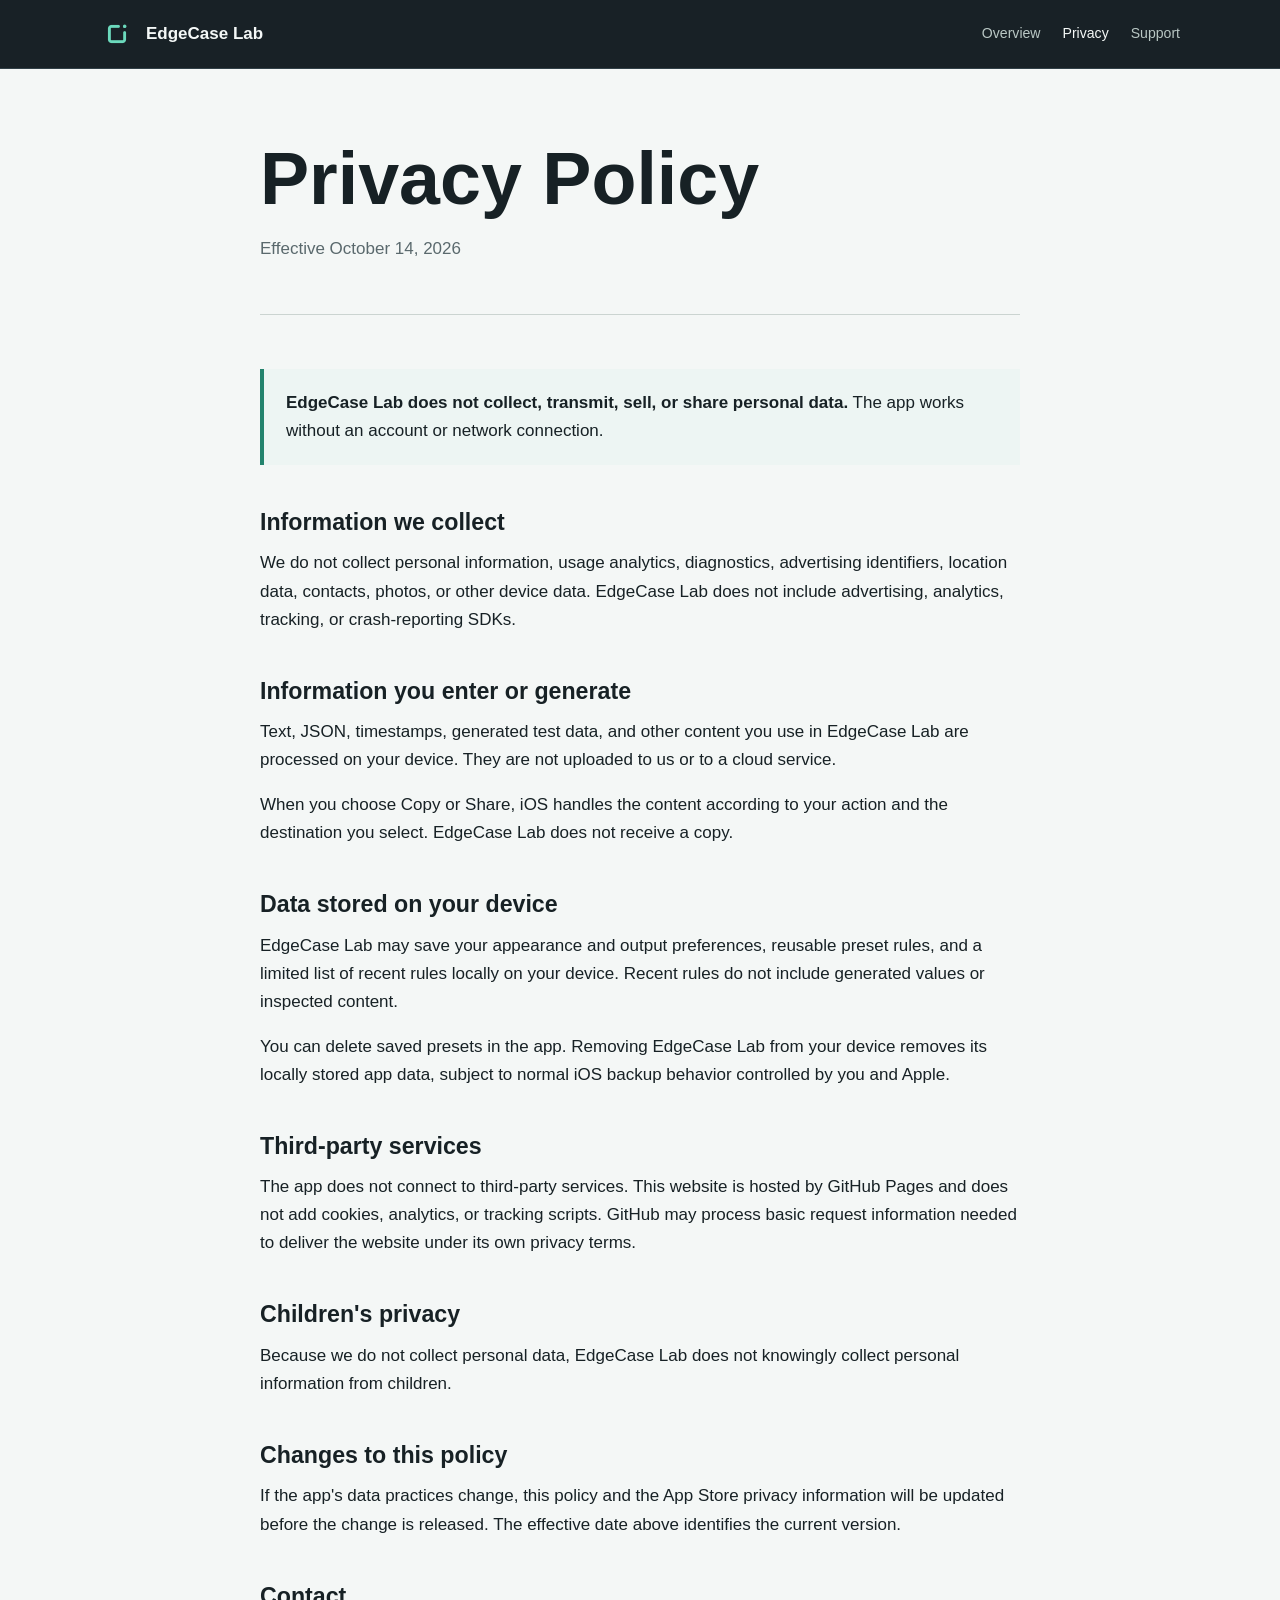
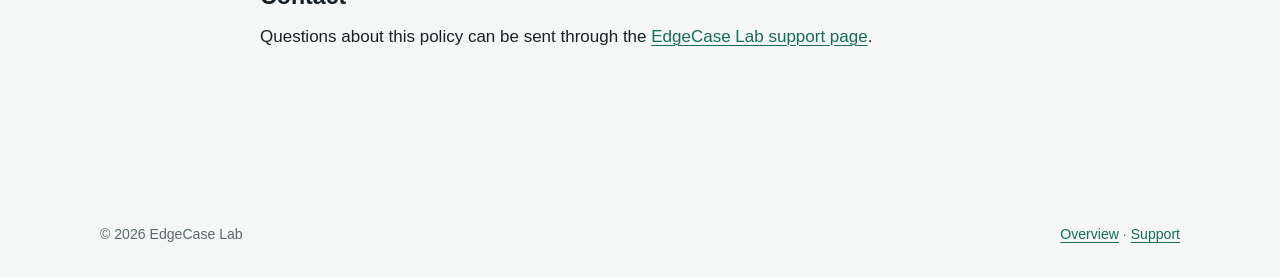
==== privacy/index.html @ 12c631db "Add EdgeCase Lab public site" ====
<!doctype html>
<html lang="en">
<head>
  <meta charset="utf-8">
  <meta name="viewport" content="width=device-width, initial-scale=1">
  <meta name="description" content="Privacy policy for EdgeCase Lab.">
  <meta name="theme-color" content="#182126">
  <title>Privacy Policy — EdgeCase Lab</title>
  <link rel="icon" href="../assets/app-icon.png">
  <link rel="stylesheet" href="../styles.css">
</head>
<body>
  <header class="site-header">
    <div class="header-inner">
      <a class="brand" href="../"><img src="../assets/app-icon.png" alt=""><span>EdgeCase Lab</span></a>
      <nav class="site-nav" aria-label="Primary navigation">
        <a href="../">Overview</a>
        <a href="./" aria-current="page">Privacy</a>
        <a href="../support/">Support</a>
      </nav>
    </div>
  </header>
  <main class="document-main">
    <article class="document">
      <header class="document-header"><h1>Privacy Policy</h1><p class="document-meta">Effective October 14, 2026</p></header>
      <div class="notice"><p><strong>EdgeCase Lab does not collect, transmit, sell, or share personal data.</strong> The app works without an account or network connection.</p></div>
      <section>
        <h2>Information we collect</h2>
        <p>We do not collect personal information, usage analytics, diagnostics, advertising identifiers, location data, contacts, photos, or other device data. EdgeCase Lab does not include advertising, analytics, tracking, or crash-reporting SDKs.</p>
      </section>
      <section>
        <h2>Information you enter or generate</h2>
        <p>Text, JSON, timestamps, generated test data, and other content you use in EdgeCase Lab are processed on your device. They are not uploaded to us or to a cloud service.</p>
        <p>When you choose Copy or Share, iOS handles the content according to your action and the destination you select. EdgeCase Lab does not receive a copy.</p>
      </section>
      <section>
        <h2>Data stored on your device</h2>
        <p>EdgeCase Lab may save your appearance and output preferences, reusable preset rules, and a limited list of recent rules locally on your device. Recent rules do not include generated values or inspected content.</p>
        <p>You can delete saved presets in the app. Removing EdgeCase Lab from your device removes its locally stored app data, subject to normal iOS backup behavior controlled by you and Apple.</p>
      </section>
      <section>
        <h2>Third-party services</h2>
        <p>The app does not connect to third-party services. This website is hosted by GitHub Pages and does not add cookies, analytics, or tracking scripts. GitHub may process basic request information needed to deliver the website under its own privacy terms.</p>
      </section>
      <section>
        <h2>Children's privacy</h2>
        <p>Because we do not collect personal data, EdgeCase Lab does not knowingly collect personal information from children.</p>
      </section>
      <section>
        <h2>Changes to this policy</h2>
        <p>If the app's data practices change, this policy and the App Store privacy information will be updated before the change is released. The effective date above identifies the current version.</p>
      </section>
      <section>
        <h2>Contact</h2>
        <p>Questions about this policy can be sent through the <a href="../support/">EdgeCase Lab support page</a>.</p>
      </section>
    </article>
  </main>
  <footer class="site-footer"><div class="footer-inner"><p>© 2026 EdgeCase Lab</p><p><a href="../">Overview</a> · <a href="../support/">Support</a></p></div></footer>
</body>
</html>
---- styles.css ----
:root {
  color-scheme: light dark;
  --ink: #172125;
  --muted: #5a696d;
  --background: #f4f7f6;
  --surface: #ffffff;
  --line: #cbd4d1;
  --accent: #23836d;
  --accent-strong: #176b59;
  --hero: #182126;
  --hero-ink: #f4f8f7;
  --hero-muted: #b9c7c4;
  --hero-accent: #6bd9bc;
  --focus: #e6b94a;
  --max-width: 1080px;
}

* { box-sizing: border-box; }

html {
  background: var(--background);
  scroll-behavior: smooth;
}

body {
  min-width: 320px;
  margin: 0;
  color: var(--ink);
  background: var(--background);
  font-family: -apple-system, BlinkMacSystemFont, "Segoe UI", sans-serif;
  font-size: 17px;
  line-height: 1.65;
  letter-spacing: 0;
  text-rendering: optimizeLegibility;
}

a {
  color: var(--accent-strong);
  text-underline-offset: 0.18em;
  text-decoration-thickness: 0.08em;
}

a:hover { text-decoration-thickness: 0.13em; }

a:focus-visible,
button:focus-visible {
  outline: 3px solid var(--focus);
  outline-offset: 4px;
}

.site-header {
  background: var(--hero);
  color: var(--hero-ink);
  border-bottom: 1px solid #314047;
}

.header-inner {
  width: min(calc(100% - 40px), var(--max-width));
  min-height: 68px;
  margin: 0 auto;
  display: flex;
  align-items: center;
  justify-content: space-between;
  gap: 24px;
}

.brand {
  display: inline-flex;
  align-items: center;
  gap: 12px;
  color: inherit;
  font-weight: 720;
  text-decoration: none;
}

.brand img {
  width: 34px;
  height: 34px;
  border-radius: 8px;
}

.site-nav {
  display: flex;
  align-items: center;
  gap: 22px;
  font-size: 0.88rem;
}

.site-nav a {
  color: var(--hero-muted);
  text-decoration: none;
}

.site-nav a[aria-current="page"],
.site-nav a:hover { color: var(--hero-ink); }

.hero {
  min-height: min(640px, calc(100svh - 68px));
  display: grid;
  align-items: center;
  background: var(--hero);
  color: var(--hero-ink);
  overflow: hidden;
}

.hero-inner {
  width: min(calc(100% - 40px), var(--max-width));
  margin: 0 auto;
  padding: 72px 0 96px;
  display: grid;
  grid-template-columns: minmax(0, 1fr) minmax(280px, 0.62fr);
  align-items: center;
  gap: clamp(48px, 9vw, 120px);
}

.hero-copy { max-width: 680px; }

.product-mark {
  width: 82px;
  height: 82px;
  margin-bottom: 28px;
  border-radius: 18px;
  box-shadow: 0 20px 45px rgb(0 0 0 / 28%);
}

h1, h2, h3, p { margin-top: 0; }

h1, h2, h3 {
  line-height: 1.14;
  letter-spacing: 0;
}

h1 {
  max-width: 760px;
  margin-bottom: 22px;
  font-size: clamp(2.6rem, 7vw, 5.8rem);
  font-weight: 780;
}

.hero-lead {
  max-width: 620px;
  margin-bottom: 30px;
  color: var(--hero-muted);
  font-size: clamp(1.08rem, 2vw, 1.35rem);
}

.quiet-proof {
  display: flex;
  flex-wrap: wrap;
  gap: 10px 22px;
  margin: 0;
  padding: 0;
  color: var(--hero-accent);
  list-style: none;
  font-size: 0.93rem;
  font-weight: 650;
}

.boundary-figure {
  position: relative;
  min-height: 340px;
  border: 2px solid var(--hero-accent);
  border-right-color: transparent;
  border-radius: 8px 0 0 8px;
}

.boundary-figure::before,
.boundary-figure::after {
  position: absolute;
  right: -2px;
  width: 28%;
  height: 2px;
  background: var(--hero-accent);
  content: "";
}

.boundary-figure::before { top: -2px; }
.boundary-figure::after { bottom: -2px; }

.boundary-dot {
  position: absolute;
  top: 22%;
  right: -28px;
  width: 24px;
  height: 24px;
  border-radius: 50%;
  background: var(--hero-accent);
  box-shadow: 0 0 0 12px rgb(107 217 188 / 12%);
}

.boundary-label {
  position: absolute;
  left: 28px;
  bottom: 26px;
  max-width: 210px;
  color: var(--hero-muted);
  font-size: 0.92rem;
}

.content-band {
  padding: 80px 0;
  border-bottom: 1px solid var(--line);
}

.content-inner {
  width: min(calc(100% - 40px), var(--max-width));
  margin: 0 auto;
}

.section-heading {
  max-width: 670px;
  margin-bottom: 44px;
}

.section-heading h2 {
  margin-bottom: 14px;
  font-size: clamp(2rem, 4vw, 3.2rem);
}

.section-heading p,
.feature p { color: var(--muted); }

.feature-grid {
  display: grid;
  grid-template-columns: repeat(3, 1fr);
  gap: 0;
  border-top: 1px solid var(--line);
  border-bottom: 1px solid var(--line);
}

.feature {
  min-width: 0;
  padding: 34px 32px 30px 0;
}

.feature + .feature {
  padding-left: 32px;
  border-left: 1px solid var(--line);
}

.feature h3 {
  margin-bottom: 10px;
  font-size: 1.22rem;
}

.feature p { margin-bottom: 0; }

.link-row {
  display: flex;
  flex-wrap: wrap;
  gap: 12px 28px;
  align-items: center;
}

.primary-link {
  display: inline-flex;
  min-height: 48px;
  align-items: center;
  justify-content: center;
  padding: 10px 18px;
  border-radius: 6px;
  color: #09231c;
  background: var(--hero-accent);
  font-weight: 720;
  text-decoration: none;
}

.primary-link:hover {
  background: #87e6ce;
  text-decoration: none;
}

.document-main {
  min-height: calc(100svh - 68px);
  padding: 68px 0 96px;
}

.document {
  width: min(calc(100% - 40px), 760px);
  margin: 0 auto;
}

.document-header {
  margin-bottom: 54px;
  padding-bottom: 34px;
  border-bottom: 1px solid var(--line);
}

.document-header h1 {
  margin-bottom: 14px;
  color: var(--ink);
  font-size: clamp(2.4rem, 7vw, 4.6rem);
}

.document-meta { color: var(--muted); }
.document section { margin-bottom: 44px; }

.document h2 {
  margin-bottom: 14px;
  font-size: 1.45rem;
}

.document h3 {
  margin: 28px 0 8px;
  font-size: 1.08rem;
}

.document li + li { margin-top: 8px; }

.notice {
  margin-bottom: 44px;
  padding: 20px 22px;
  border-left: 4px solid var(--accent);
  background: color-mix(in srgb, var(--accent) 8%, var(--surface));
}

.notice p:last-child { margin-bottom: 0; }

.site-footer {
  padding: 32px 0;
  color: var(--muted);
  background: var(--background);
  font-size: 0.88rem;
}

.footer-inner {
  width: min(calc(100% - 40px), var(--max-width));
  margin: 0 auto;
  display: flex;
  justify-content: space-between;
  gap: 20px;
}

.footer-inner p { margin: 0; }

@media (max-width: 760px) {
  .header-inner {
    min-height: 62px;
    align-items: flex-start;
    flex-direction: column;
    gap: 10px;
    padding: 14px 0;
  }

  .site-nav {
    width: 100%;
    justify-content: space-between;
    gap: 12px;
  }

  .hero { min-height: auto; }

  .hero-inner {
    padding: 58px 0 72px;
    grid-template-columns: 1fr;
  }

  h1 { font-size: clamp(2.5rem, 15vw, 4.2rem); }

  .boundary-figure {
    width: calc(100% - 28px);
    min-height: 220px;
  }

  .feature-grid { grid-template-columns: 1fr; }

  .feature,
  .feature + .feature {
    padding: 26px 0;
    border-left: 0;
  }

  .feature + .feature { border-top: 1px solid var(--line); }
  .content-band { padding: 60px 0; }
  .document-main { padding-top: 52px; }

  .footer-inner {
    flex-direction: column;
    gap: 8px;
  }
}

@media (prefers-color-scheme: dark) {
  :root {
    --ink: #eef5f3;
    --muted: #acbbb7;
    --background: #101719;
    --surface: #182126;
    --line: #344247;
    --accent: #6bd9bc;
    --accent-strong: #7fe1c7;
  }
}

@media (prefers-reduced-motion: reduce) {
  html { scroll-behavior: auto; }
}
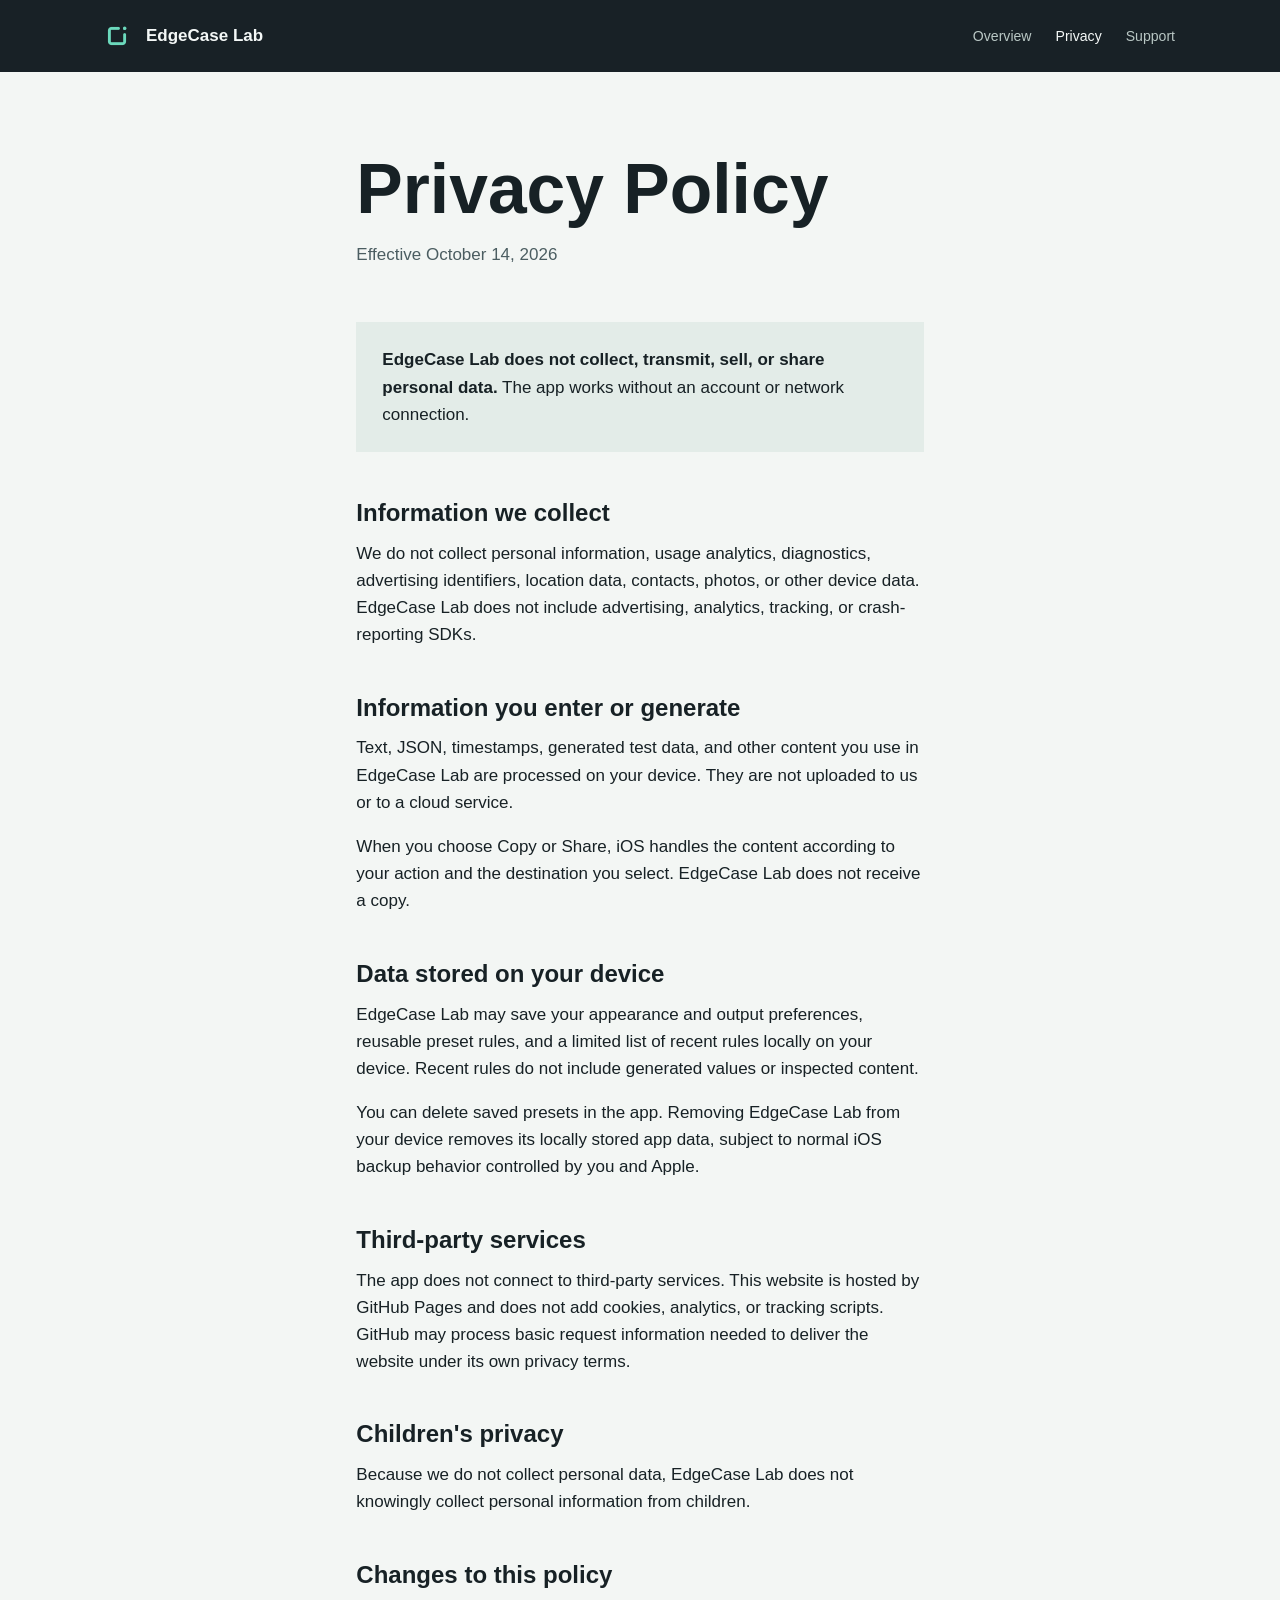
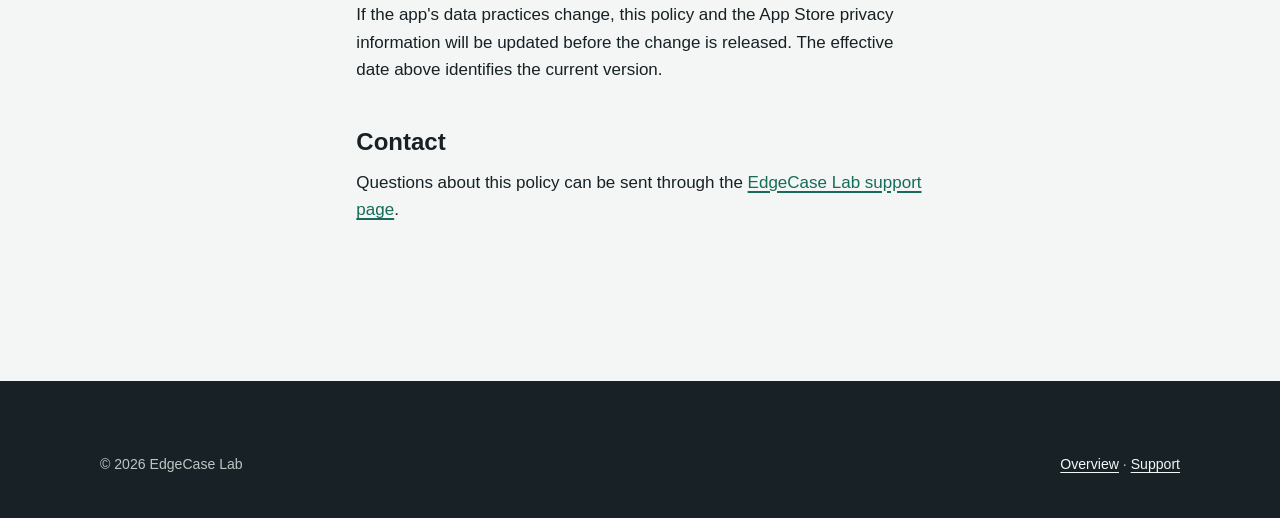
==== commit a3e728dd: "Improve website workflow experience" ====
--- a/privacy/index.html
+++ b/privacy/index.html
@@ -8,8 +8,10 @@
   <title>Privacy Policy — EdgeCase Lab</title>
   <link rel="icon" href="../assets/app-icon.png">
   <link rel="stylesheet" href="../styles.css">
+  <script src="../site.js" defer></script>
 </head>
 <body>
+  <a class="skip-link" href="#main-content">Skip to content</a>
   <header class="site-header">
     <div class="header-inner">
       <a class="brand" href="../"><img src="../assets/app-icon.png" alt=""><span>EdgeCase Lab</span></a>
@@ -20,7 +22,7 @@
       </nav>
     </div>
   </header>
-  <main class="document-main">
+  <main class="document-main" id="main-content">
     <article class="document">
       <header class="document-header"><h1>Privacy Policy</h1><p class="document-meta">Effective October 14, 2026</p></header>
       <div class="notice"><p><strong>EdgeCase Lab does not collect, transmit, sell, or share personal data.</strong> The app works without an account or network connection.</p></div>
--- a/styles.css
+++ b/styles.css
@@ -1,10 +1,11 @@
 :root {
   color-scheme: light dark;
   --ink: #172125;
-  --muted: #5a696d;
-  --background: #f4f7f6;
+  --muted: #4b5d61;
+  --background: #f3f6f4;
   --surface: #ffffff;
-  --line: #cbd4d1;
+  --workflow: #cfe5dd;
+  --section-alt: #e3ece8;
   --accent: #23836d;
   --accent-strong: #176b59;
   --hero: #182126;
@@ -29,18 +30,18 @@
   background: var(--background);
   font-family: -apple-system, BlinkMacSystemFont, "Segoe UI", sans-serif;
   font-size: 17px;
-  line-height: 1.65;
+  line-height: 1.6;
   letter-spacing: 0;
   text-rendering: optimizeLegibility;
 }
 
 a {
   color: var(--accent-strong);
-  text-underline-offset: 0.18em;
-  text-decoration-thickness: 0.08em;
-}
-
-a:hover { text-decoration-thickness: 0.13em; }
+  text-underline-offset: 0.2em;
+  text-decoration-thickness: 0.09em;
+}
+
+a:hover { text-decoration-thickness: 0.14em; }
 
 a:focus-visible,
 button:focus-visible {
@@ -48,15 +49,46 @@
   outline-offset: 4px;
 }
 
+button { font: inherit; }
+img { max-width: 100%; }
+
+h1,
+h2,
+h3,
+p { margin-top: 0; }
+
+h1,
+h2,
+h3 {
+  line-height: 1.08;
+  letter-spacing: 0;
+}
+
+.skip-link {
+  position: fixed;
+  z-index: 20;
+  top: 12px;
+  left: 20px;
+  min-height: 44px;
+  padding: 9px 16px;
+  color: #09231c;
+  background: var(--hero-accent);
+  font-weight: 720;
+  text-decoration: none;
+  transform: translateY(-160%);
+  transition: transform 180ms ease;
+}
+
+.skip-link:focus { transform: translateY(0); }
+
 .site-header {
+  color: var(--hero-ink);
   background: var(--hero);
-  color: var(--hero-ink);
-  border-bottom: 1px solid #314047;
 }
 
 .header-inner {
   width: min(calc(100% - 40px), var(--max-width));
-  min-height: 68px;
+  min-height: 72px;
   margin: 0 auto;
   display: flex;
   align-items: center;
@@ -66,6 +98,7 @@
 
 .brand {
   display: inline-flex;
+  min-height: 44px;
   align-items: center;
   gap: 12px;
   color: inherit;
@@ -82,72 +115,94 @@
 .site-nav {
   display: flex;
   align-items: center;
-  gap: 22px;
+  gap: 14px;
   font-size: 0.88rem;
 }
 
 .site-nav a {
+  display: inline-flex;
+  min-height: 44px;
+  align-items: center;
+  padding: 0 5px;
   color: var(--hero-muted);
   text-decoration: none;
+  transition: color 180ms ease, transform 180ms ease;
 }
 
 .site-nav a[aria-current="page"],
 .site-nav a:hover { color: var(--hero-ink); }
 
+.site-nav a:hover { transform: translateY(-2px); }
+
 .hero {
-  min-height: min(640px, calc(100svh - 68px));
+  min-height: min(680px, calc(100svh - 72px));
   display: grid;
   align-items: center;
+  color: var(--hero-ink);
   background: var(--hero);
-  color: var(--hero-ink);
   overflow: hidden;
 }
 
 .hero-inner {
   width: min(calc(100% - 40px), var(--max-width));
   margin: 0 auto;
-  padding: 72px 0 96px;
+  padding: 56px 0 80px;
   display: grid;
-  grid-template-columns: minmax(0, 1fr) minmax(280px, 0.62fr);
-  align-items: center;
-  gap: clamp(48px, 9vw, 120px);
+  grid-template-columns: minmax(0, 1fr) 300px;
+  align-items: center;
+  gap: 96px;
 }
 
 .hero-copy { max-width: 680px; }
 
 .product-mark {
-  width: 82px;
-  height: 82px;
-  margin-bottom: 28px;
-  border-radius: 18px;
-  box-shadow: 0 20px 45px rgb(0 0 0 / 28%);
-}
-
-h1, h2, h3, p { margin-top: 0; }
-
-h1, h2, h3 {
-  line-height: 1.14;
-  letter-spacing: 0;
+  width: 76px;
+  height: 76px;
+  margin-bottom: 26px;
+  border-radius: 17px;
 }
 
 h1 {
   max-width: 760px;
-  margin-bottom: 22px;
-  font-size: clamp(2.6rem, 7vw, 5.8rem);
+  margin-bottom: 20px;
+  font-size: 5.25rem;
   font-weight: 780;
 }
 
 .hero-lead {
-  max-width: 620px;
-  margin-bottom: 30px;
+  max-width: 610px;
+  margin-bottom: 26px;
   color: var(--hero-muted);
-  font-size: clamp(1.08rem, 2vw, 1.35rem);
-}
+  font-size: 1.25rem;
+}
+
+.primary-link {
+  display: inline-flex;
+  min-height: 48px;
+  align-items: center;
+  justify-content: center;
+  padding: 10px 20px;
+  border-radius: 4px;
+  color: #09231c;
+  background: var(--hero-accent);
+  font-weight: 720;
+  text-decoration: none;
+  transition: background-color 180ms ease, transform 180ms ease;
+}
+
+.primary-link:hover {
+  background: #87e6ce;
+  text-decoration: none;
+  transform: translateY(-2px);
+}
+
+.primary-link:active { transform: translateY(1px); }
+.hero-action { margin-bottom: 24px; }
 
 .quiet-proof {
   display: flex;
   flex-wrap: wrap;
-  gap: 10px 22px;
+  gap: 8px 22px;
   margin: 0;
   padding: 0;
   color: var(--hero-accent);
@@ -156,51 +211,26 @@
   font-weight: 650;
 }
 
-.boundary-figure {
-  position: relative;
-  min-height: 340px;
-  border: 2px solid var(--hero-accent);
-  border-right-color: transparent;
-  border-radius: 8px 0 0 8px;
-}
-
-.boundary-figure::before,
-.boundary-figure::after {
-  position: absolute;
-  right: -2px;
-  width: 28%;
-  height: 2px;
-  background: var(--hero-accent);
-  content: "";
-}
-
-.boundary-figure::before { top: -2px; }
-.boundary-figure::after { bottom: -2px; }
-
-.boundary-dot {
-  position: absolute;
-  top: 22%;
-  right: -28px;
-  width: 24px;
-  height: 24px;
-  border-radius: 50%;
-  background: var(--hero-accent);
-  box-shadow: 0 0 0 12px rgb(107 217 188 / 12%);
-}
-
-.boundary-label {
-  position: absolute;
-  left: 28px;
-  bottom: 26px;
-  max-width: 210px;
+.hero-device {
+  width: 264px;
+  margin: 0 auto;
+}
+
+.hero-device img,
+.workflow-panel img {
+  display: block;
+  width: 100%;
+  height: auto;
+}
+
+.hero-device figcaption {
+  margin-top: 14px;
   color: var(--hero-muted);
-  font-size: 0.92rem;
-}
-
-.content-band {
-  padding: 80px 0;
-  border-bottom: 1px solid var(--line);
-}
+  font-size: 0.86rem;
+  text-align: center;
+}
+
+.content-band { padding: 112px 0; }
 
 .content-inner {
   width: min(calc(100% - 40px), var(--max-width));
@@ -208,190 +238,418 @@
 }
 
 .section-heading {
-  max-width: 670px;
-  margin-bottom: 44px;
-}
-
-.section-heading h2 {
-  margin-bottom: 14px;
-  font-size: clamp(2rem, 4vw, 3.2rem);
+  max-width: 640px;
+  margin-bottom: 48px;
+}
+
+.section-heading h2,
+.privacy-statement h2 {
+  margin-bottom: 16px;
+  font-size: 3rem;
 }
 
 .section-heading p,
-.feature p { color: var(--muted); }
+.feature p,
+.workflow-copy p,
+.privacy-statement p { color: var(--muted); }
+
+.workflow-band {
+  color: #172125;
+  background: var(--workflow);
+  scroll-margin-top: 24px;
+}
+
+.workflow-band .section-heading p,
+.workflow-band .workflow-copy p { color: #3f5350; }
+
+.workflow-tabs {
+  display: none;
+  width: min(100%, 420px);
+  grid-template-columns: repeat(3, 1fr);
+  gap: 6px;
+  padding: 6px;
+  background: #afd1c5;
+}
+
+.js .workflow-tabs { display: grid; }
+
+.workflow-tabs button {
+  min-height: 48px;
+  padding: 8px 16px;
+  border: 0;
+  border-radius: 2px;
+  color: #203530;
+  background: transparent;
+  cursor: pointer;
+  font-weight: 700;
+  transition: color 180ms ease, background-color 180ms ease, transform 180ms ease;
+}
+
+.workflow-tabs button:hover { transform: translateY(-2px); }
+
+.workflow-tabs button[aria-selected="true"] {
+  color: var(--hero-ink);
+  background: var(--hero);
+}
+
+.workflow-tabs button:active { transform: translateY(1px); }
+
+.workflow-panel {
+  margin-top: 72px;
+  display: grid;
+  grid-template-columns: minmax(260px, 360px) minmax(0, 1fr);
+  align-items: center;
+  gap: 96px;
+}
+
+.workflow-panel + .workflow-panel { margin-top: 112px; }
+.js .workflow-panel[hidden] { display: none; }
+.js .workflow-panel.is-active { animation: panel-in 420ms ease both; }
+
+.workflow-panel figure {
+  width: min(100%, 340px);
+  margin: 0 auto;
+}
+
+.workflow-copy {
+  max-width: 500px;
+  padding-bottom: 18px;
+}
+
+.workflow-copy h3 {
+  margin-bottom: 20px;
+  font-size: 2.25rem;
+}
+
+.workflow-copy p { font-size: 1.08rem; }
+
+.workflow-copy .workflow-detail {
+  margin: 28px 0 0;
+  font-size: 0.96rem;
+}
+
+.toolkit-band { background: var(--background); }
 
 .feature-grid {
   display: grid;
-  grid-template-columns: repeat(3, 1fr);
-  gap: 0;
-  border-top: 1px solid var(--line);
-  border-bottom: 1px solid var(--line);
+  grid-template-columns: repeat(12, 1fr);
+  gap: 18px;
 }
 
 .feature {
   min-width: 0;
-  padding: 34px 32px 30px 0;
-}
-
-.feature + .feature {
-  padding-left: 32px;
-  border-left: 1px solid var(--line);
+  min-height: 480px;
+  display: flex;
+  flex-direction: column;
+  background: var(--surface);
+  overflow: hidden;
+}
+
+.feature-generate { grid-column: 1 / span 7; }
+
+.feature-break {
+  grid-column: 8 / span 5;
+  min-height: 540px;
+  background: var(--section-alt);
+}
+
+.feature-inspect {
+  grid-column: 3 / span 8;
+  min-height: 500px;
+  background: var(--hero);
+}
+
+.feature figure {
+  width: 100%;
+  height: 230px;
+  margin: 0;
+  background: var(--hero);
+  overflow: hidden;
+}
+
+.feature figure img {
+  display: block;
+  width: 100%;
+  height: auto;
+  transform: translateY(-18%);
+}
+
+.feature-break figure img { transform: translateY(-49%); }
+.feature-inspect figure img { transform: translateY(-23%); }
+
+.feature-copy {
+  margin-top: auto;
+  padding: 38px 42px 42px;
 }
 
 .feature h3 {
-  margin-bottom: 10px;
-  font-size: 1.22rem;
-}
-
-.feature p { margin-bottom: 0; }
+  margin-bottom: 14px;
+  font-size: 1.5rem;
+}
+
+.feature p {
+  max-width: 54ch;
+  margin-bottom: 0;
+}
+
+.feature-inspect h3 { color: var(--hero-ink); }
+.feature-inspect p { color: var(--hero-muted); }
+
+.privacy-band { background: var(--section-alt); }
+
+.privacy-band .content-inner {
+  display: grid;
+  grid-template-columns: minmax(0, 1fr) auto;
+  align-items: end;
+  gap: 72px;
+}
+
+.privacy-statement { max-width: 700px; }
+.privacy-statement p { margin-bottom: 0; }
 
 .link-row {
   display: flex;
   flex-wrap: wrap;
-  gap: 12px 28px;
-  align-items: center;
-}
-
-.primary-link {
+  gap: 12px 24px;
+  align-items: center;
+}
+
+.link-row > a:not(.primary-link) {
   display: inline-flex;
-  min-height: 48px;
-  align-items: center;
-  justify-content: center;
-  padding: 10px 18px;
-  border-radius: 6px;
-  color: #09231c;
-  background: var(--hero-accent);
-  font-weight: 720;
-  text-decoration: none;
-}
-
-.primary-link:hover {
-  background: #87e6ce;
-  text-decoration: none;
+  min-height: 44px;
+  align-items: center;
 }
 
 .document-main {
-  min-height: calc(100svh - 68px);
-  padding: 68px 0 96px;
+  min-height: calc(100svh - 72px);
+  padding: 80px 0 112px;
+  background: var(--background);
 }
 
 .document {
-  width: min(calc(100% - 40px), 760px);
+  width: min(calc(100% - 40px), 60ch);
   margin: 0 auto;
 }
 
-.document-header {
-  margin-bottom: 54px;
-  padding-bottom: 34px;
-  border-bottom: 1px solid var(--line);
-}
+.document-header { margin-bottom: 54px; }
 
 .document-header h1 {
   margin-bottom: 14px;
   color: var(--ink);
-  font-size: clamp(2.4rem, 7vw, 4.6rem);
+  font-size: 4.35rem;
 }
 
 .document-meta { color: var(--muted); }
-.document section { margin-bottom: 44px; }
+.document section { margin-bottom: 46px; }
 
 .document h2 {
   margin-bottom: 14px;
-  font-size: 1.45rem;
+  font-size: 1.5rem;
 }
 
 .document h3 {
-  margin: 28px 0 8px;
-  font-size: 1.08rem;
+  margin: 30px 0 8px;
+  font-size: 1.1rem;
 }
 
 .document li + li { margin-top: 8px; }
 
 .notice {
-  margin-bottom: 44px;
-  padding: 20px 22px;
-  border-left: 4px solid var(--accent);
-  background: color-mix(in srgb, var(--accent) 8%, var(--surface));
+  margin-bottom: 48px;
+  padding: 24px 26px;
+  background: var(--section-alt);
 }
 
 .notice p:last-child { margin-bottom: 0; }
 
 .site-footer {
-  padding: 32px 0;
-  color: var(--muted);
-  background: var(--background);
+  padding: 72px 0 42px;
+  color: var(--hero-muted);
+  background: var(--hero);
   font-size: 0.88rem;
 }
+
+.site-footer a { color: var(--hero-ink); }
 
 .footer-inner {
   width: min(calc(100% - 40px), var(--max-width));
   margin: 0 auto;
-  display: flex;
-  justify-content: space-between;
-  gap: 20px;
+  display: grid;
+  grid-template-columns: minmax(0, 1fr) auto;
+  align-items: end;
+  gap: 40px;
 }
 
 .footer-inner p { margin: 0; }
+
+.footer-brand {
+  color: var(--hero-ink);
+  font-size: 4.25rem;
+  font-weight: 760;
+  line-height: 0.95;
+}
+
+.footer-meta {
+  display: grid;
+  gap: 8px;
+  text-align: right;
+}
+
+.js [data-reveal] {
+  opacity: 0;
+  transform: translateY(24px);
+  transition: opacity 520ms ease, transform 520ms ease;
+}
+
+.js [data-reveal].is-visible {
+  opacity: 1;
+  transform: translateY(0);
+}
+
+.hero-copy [data-reveal]:nth-child(2) { transition-delay: 60ms; }
+.hero-copy [data-reveal]:nth-child(3) { transition-delay: 120ms; }
+.hero-copy [data-reveal]:nth-child(4) { transition-delay: 180ms; }
+.hero-copy [data-reveal]:nth-child(5) { transition-delay: 240ms; }
+
+@keyframes panel-in {
+  from { opacity: 0; transform: translateY(14px); }
+  to { opacity: 1; transform: translateY(0); }
+}
+
+@media (max-width: 900px) {
+  .hero-inner { gap: 48px; }
+  h1 { font-size: 4.4rem; }
+  .workflow-panel { gap: 60px; }
+  .privacy-band .content-inner { gap: 40px; }
+}
 
 @media (max-width: 760px) {
   .header-inner {
     min-height: 62px;
     align-items: flex-start;
     flex-direction: column;
-    gap: 10px;
-    padding: 14px 0;
+    gap: 4px;
+    padding: 10px 0 8px;
   }
 
   .site-nav {
     width: 100%;
     justify-content: space-between;
-    gap: 12px;
-  }
+    gap: 4px;
+  }
+
+  .site-nav a { padding: 0 3px; }
 
   .hero { min-height: auto; }
 
   .hero-inner {
-    padding: 58px 0 72px;
+    padding: 44px 0 64px;
     grid-template-columns: 1fr;
-  }
-
-  h1 { font-size: clamp(2.5rem, 15vw, 4.2rem); }
-
-  .boundary-figure {
-    width: calc(100% - 28px);
-    min-height: 220px;
-  }
+    gap: 52px;
+  }
+
+  .product-mark {
+    width: 62px;
+    height: 62px;
+    margin-bottom: 22px;
+    border-radius: 14px;
+  }
+
+  h1 { font-size: 3.35rem; }
+  .hero-lead { font-size: 1.08rem; }
+  .hero-device { width: min(62vw, 226px); }
+  .content-band { padding: 76px 0; }
+  .section-heading { margin-bottom: 36px; }
+
+  .section-heading h2,
+  .privacy-statement h2 { font-size: 2.15rem; }
+
+  .workflow-tabs { width: 100%; }
+  .workflow-tabs button { padding: 8px 10px; }
+
+  .workflow-panel {
+    margin-top: 48px;
+    grid-template-columns: 1fr;
+    gap: 40px;
+  }
+
+  .workflow-panel + .workflow-panel { margin-top: 84px; }
+  .workflow-panel figure { width: min(78vw, 292px); }
+  .workflow-copy { padding-bottom: 0; }
+  .workflow-copy h3 { font-size: 1.8rem; }
+  .workflow-copy p { font-size: 1rem; }
 
   .feature-grid { grid-template-columns: 1fr; }
 
   .feature,
-  .feature + .feature {
-    padding: 26px 0;
-    border-left: 0;
-  }
-
-  .feature + .feature { border-top: 1px solid var(--line); }
-  .content-band { padding: 60px 0; }
-  .document-main { padding-top: 52px; }
+  .feature-generate,
+  .feature-break,
+  .feature-inspect {
+    grid-column: 1;
+    min-height: 450px;
+  }
+
+  .feature figure { height: 210px; }
+  .feature-copy { padding: 30px 32px 34px; }
+
+  .privacy-band .content-inner {
+    grid-template-columns: 1fr;
+    align-items: start;
+    gap: 34px;
+  }
+
+  .document-main { padding: 58px 0 80px; }
+  .document-header h1 { font-size: 3.15rem; }
 
   .footer-inner {
-    flex-direction: column;
-    gap: 8px;
-  }
+    grid-template-columns: 1fr;
+    align-items: start;
+    gap: 32px;
+  }
+
+  .footer-brand { font-size: 3rem; }
+  .footer-meta { text-align: left; }
 }
 
 @media (prefers-color-scheme: dark) {
   :root {
     --ink: #eef5f3;
-    --muted: #acbbb7;
+    --muted: #b5c1be;
     --background: #101719;
-    --surface: #182126;
-    --line: #344247;
+    --surface: #1b2629;
+    --workflow: #19352f;
+    --section-alt: #202e2e;
     --accent: #6bd9bc;
     --accent-strong: #7fe1c7;
   }
+
+  .workflow-band { color: var(--hero-ink); }
+
+  .workflow-band .section-heading p,
+  .workflow-band .workflow-copy p { color: #c4d4cf; }
+
+  .workflow-tabs { background: #285148; }
+  .workflow-tabs button { color: #d1e3de; }
+
+  .workflow-tabs button[aria-selected="true"] {
+    color: #09231c;
+    background: var(--hero-accent);
+  }
 }
 
 @media (prefers-reduced-motion: reduce) {
   html { scroll-behavior: auto; }
-}
+
+  *,
+  *::before,
+  *::after {
+    animation-duration: 0.01ms !important;
+    animation-iteration-count: 1 !important;
+    transition-duration: 0.01ms !important;
+  }
+
+  .js [data-reveal] {
+    opacity: 1;
+    transform: none;
+  }
+}
